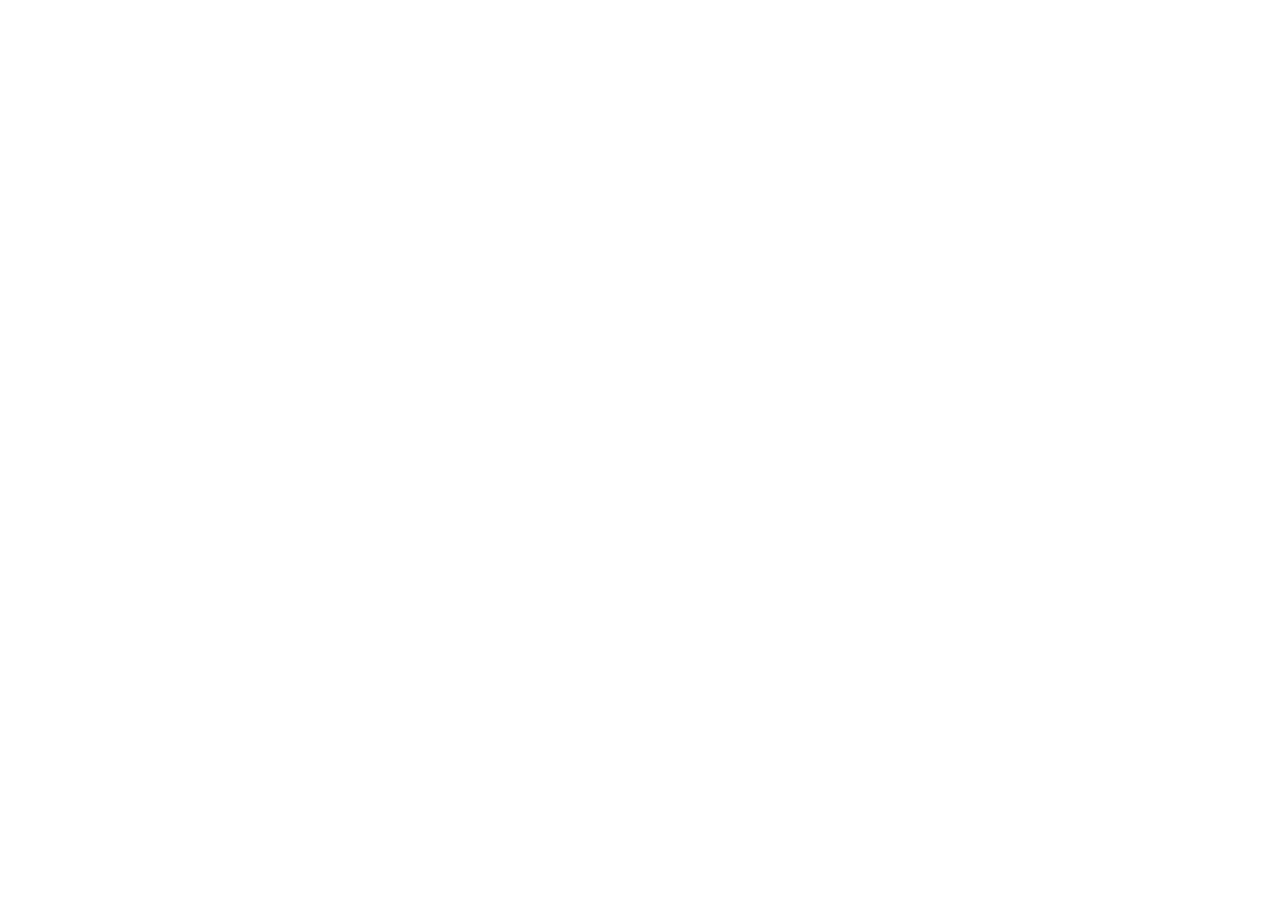
==== index.html @ 3a122924 "Initial commit" ====
<!DOCTYPE html>
<html lang="en">
<head>
<meta charset="UTF-8">
<meta name="viewport" content="width=device-width, initial-scale=1.0">
<title>Happy Birthday My Girlfriend 💖</title>
<link rel="preconnect" href="https://fonts.googleapis.com">
<link rel="preconnect" href="https://fonts.gstatic.com" crossorigin>
<link href="https://fonts.googleapis.com/css2?family=Poppins:wght@300;400;500;600;700;800&family=Quicksand:wght@500;600;700&display=swap" rel="stylesheet">

<link rel="stylesheet" href="css/style.css">
</head>
<body class="blur-in-start">

  <div id="floating-bg"></div>

  <!-- titik navigasi kecil di atas: halaman 1 dari 4 -->
  <nav class="page-nav">
    <a href="index.html" class="active"></a>
    <a href="gallery.html"></a>
    <a href="reasons.html"></a>
    <a href="letter.html"></a>
  </nav>

  <!-- ================================================================
       HALAMAN 1 — HERO / INTRO

       Catatan: tombol musik & catatan TIDAK ditaruh manual di sini —
       keduanya dibuat otomatis lewat js/script.js supaya muncul &
       nyambung statusnya di semua halaman.
  ================================================================= -->
  <section id="hero" class="page">
    <div class="hero-content">

      <!-- ⬇⬇⬇ GANTI GIF DI SINI (Hero / Welcome GIF) ⬇⬇⬇
           Sekarang masih pakai DUMMY: assets/hero.gif
           Nanti tinggal timpa file assets/hero.gif dengan GIF
           kamu sendiri (nama file HARUS SAMA: hero.gif). -->
      <div class="gif-frame">
        <img src="assets/hero.gif" alt="cute welcome gif">
      </div>
      <!-- ⬆⬆⬆ AKHIR HERO GIF ⬆⬆⬆ -->

      <h1 class="hero-title">happy birthday my <span>girlfriend!!</span> 💖</h1>
      <p class="hero-subtitle">yess, this is your special day &lt;3</p>
      
      <div class="scroll-hint">↓</div>
      <a href="gallery.html" class="nav-btn">open it &lt;3</a>
    </div>
  </section>

  <script src="js/script.js"></script>
</body>
</html>
---- css/style.css ----
/* ============================================================
   1. ROOT VARIABLES — palet warna seluruh web ada di sini.
      Ganti nilai ini kalau mau ubah tema warna semuanya.
============================================================ */
:root{
  --white:        #ffffff;
  --cream:        #fffaf9;
  --pastel-pink:  #ffd6e8;
  --pastel-pink-deep: #ff9fc7;
  --pastel-blue:  #d6ecff;
  --pastel-blue-deep: #a8d8ff;
  --pastel-lavender: #e6d9ff;
  --pastel-lavender-deep: #c7a9ff;
  --text-dark:    #5b4a5a;
  --text-soft:    #8a7a91;
  --shadow-soft:  0 10px 30px rgba(200, 170, 200, 0.25);
}

*{ margin:0; padding:0; box-sizing:border-box; }

html{ scroll-behavior: smooth; }

/* ============================================================
   PAGE-TO-PAGE TRANSITION (blur + fade)
============================================================ */
body{
  font-family: 'Poppins', sans-serif;
  background: var(--white);
  color: var(--text-dark);
  overflow-x: hidden;
  position: relative;
  min-height: 100vh;
  opacity: 1;
  filter: blur(0);
  transition: opacity 0.65s ease, filter 0.65s ease;
}

body.blur-in-start{
  opacity: 0;
  filter: blur(16px);
  transition: none;
}

body.blur-out{
  opacity: 0;
  filter: blur(16px);
}

h1, h2, h3, .heading-font{
  font-family: 'Quicksand', sans-serif;
}

.page{
  position: relative;
  width: 100%;
  min-height: 100vh;
  display: flex;
  flex-direction: column;
  align-items: center;
  justify-content: center;
  padding: 80px 20px;
  text-align: center;
}

/* ============================================================
   FLOATING HEARTS / STARS BACKGROUND LAYER
============================================================ */
#floating-bg{
  position: fixed;
  top: 0; left: 0;
  width: 100%; height: 100%;
  overflow: hidden;
  pointer-events: none;
  z-index: 1;
}

.floaty{
  position: absolute;
  bottom: -50px;
  font-size: 22px;
  opacity: 0.7;
  animation: floatUp linear infinite;
  user-select: none;
}

@keyframes floatUp{
  0%   { transform: translateY(0) rotate(0deg); opacity: 0; }
  10%  { opacity: 0.8; }
  100% { transform: translateY(-110vh) rotate(360deg); opacity: 0; }
}

/* ============================================================
   NAV DOTS — indikator halaman kecil di atas
============================================================ */
.page-nav{
  position: fixed;
  top: 20px;
  left: 50%;
  transform: translateX(-50%);
  display: flex;
  gap: 10px;
  z-index: 50;
}

.page-nav a{
  width: 10px;
  height: 10px;
  border-radius: 50%;
  background: var(--pastel-pink);
  opacity: 0.5;
  transition: opacity 0.2s ease, transform 0.2s ease;
}

.page-nav a.active{
  opacity: 1;
  transform: scale(1.3);
  background: var(--pastel-pink-deep);
}

/* ============================================================
   HERO PAGE (index.html)
============================================================ */
#hero{
  background: linear-gradient(180deg, var(--pastel-blue) 0%, var(--white) 100%);
  z-index: 2;
}

.hero-content{
  position: relative;
  z-index: 2;
  max-width: 600px;
  display: flex;
  flex-direction: column;
  align-items: center;
  gap: 22px;
}

/* GIF ditampilkan polos, tanpa frame/border/shadow */
.gif-frame{
  max-width: 220px;
  width: 100%;
  display: flex;
  align-items: center;
  justify-content: center;
}

.gif-frame img{
  width: 100%;
  height: auto;
  display: block;
}

.hero-title{
  font-size: clamp(28px, 6vw, 44px);
  font-weight: 800;
  color: var(--text-dark);
  line-height: 1.3;
}

.hero-title span{ color: var(--pastel-pink-deep); }

.hero-subtitle{
  font-size: clamp(16px, 3vw, 20px);
  font-weight: 500;
  color: var(--text-soft);
}

.nav-btn{
  margin-top: 10px;
  padding: 16px 42px;
  font-family: 'Quicksand', sans-serif;
  font-size: 18px;
  font-weight: 700;
  color: var(--white);
  background: linear-gradient(135deg, var(--pastel-pink-deep), var(--pastel-lavender-deep));
  border: none;
  border-radius: 50px;
  cursor: pointer;
  box-shadow: 0 8px 20px rgba(255, 159, 199, 0.5);
  transition: transform 0.25s ease, box-shadow 0.25s ease;
  text-decoration: none;
  display: inline-block;
}

.nav-btn:hover{
  transform: translateY(-4px) scale(1.05);
  box-shadow: 0 12px 26px rgba(255, 159, 199, 0.6);
}

.nav-btn:active{ transform: translateY(-1px) scale(0.98); }

.nav-btn.secondary{
  background: var(--white);
  color: var(--pastel-lavender-deep);
  border: 2px solid var(--pastel-lavender-deep);
  box-shadow: none;
}

.scroll-hint{
  margin-top: 6px;
  font-size: 26px;
  animation: bounce 1.6s ease-in-out infinite;
  color: var(--pastel-lavender-deep);
}

@keyframes bounce{
  0%, 100% { transform: translateY(0); }
  50%      { transform: translateY(10px); }
}

/* ============================================================
   CUTE FLOATING MUSIC BUTTON
============================================================ */
.music-btn{
  position: fixed;
  bottom: 24px;
  right: 24px;
  width: 54px;
  height: 54px;
  border-radius: 50%;
  border: none;
  cursor: pointer;
  background: linear-gradient(135deg, var(--pastel-blue-deep), var(--pastel-lavender-deep));
  box-shadow: var(--shadow-soft);
  display: flex;
  align-items: center;
  justify-content: center;
  z-index: 60;
  transition: transform 0.25s ease, box-shadow 0.25s ease;
}

.music-btn:hover{
  transform: scale(1.08);
  box-shadow: 0 12px 26px rgba(168, 216, 255, 0.6);
}

.music-btn:active{ transform: scale(0.95); }

.music-icon{
  font-size: 22px;
  transition: transform 0.3s ease;
}

.music-btn.playing .music-icon{
  animation: spinNote 3s linear infinite;
}

@keyframes spinNote{
  from{ transform: rotate(0deg); }
  to{ transform: rotate(360deg); }
}

.music-btn.playing::after{
  content: '';
  position: absolute;
  inset: -6px;
  border-radius: 50%;
  border: 2px solid var(--pastel-blue-deep);
  opacity: 0.6;
  animation: pulseRing 1.8s ease-out infinite;
}

@keyframes pulseRing{
  0%   { transform: scale(0.9); opacity: 0.6; }
  100% { transform: scale(1.5); opacity: 0; }
}

.music-note{
  position: absolute;
  top: 0;
  left: 50%;
  font-size: 14px;
  pointer-events: none;
  animation: noteFloat 1.4s ease-out forwards;
}

@keyframes noteFloat{
  0%   { transform: translate(-50%, 0) translateX(0) scale(0.8); opacity: 0; }
  15%  { opacity: 1; }
  100% { transform: translate(-50%, -60px) translateX(var(--drift, 0px)) scale(1.1); opacity: 0; }
}

@media (max-width: 640px){
  .music-btn{ width: 46px; height: 46px; bottom: 18px; right: 18px; }
  .music-icon{ font-size: 18px; }
}

/* ============================================================
   HER LITTLE NOTE — tombol + kertas catatan yang bisa diedit
============================================================ */
.note-btn{
  position: fixed;
  bottom: 24px;
  left: 24px;
  width: 54px;
  height: 54px;
  border-radius: 50%;
  border: none;
  cursor: pointer;
  background: linear-gradient(135deg, var(--pastel-pink-deep), var(--pastel-lavender-deep));
  box-shadow: var(--shadow-soft);
  display: flex;
  align-items: center;
  justify-content: center;
  z-index: 60;
  transition: transform 0.25s ease, box-shadow 0.25s ease;
}

.note-btn:hover{
  transform: scale(1.08) rotate(-4deg);
  box-shadow: 0 12px 26px rgba(255, 159, 199, 0.6);
}

.note-btn:active{ transform: scale(0.95); }

.note-icon{ font-size: 22px; }

.note-overlay{
  position: fixed;
  inset: 0;
  background: rgba(91, 74, 90, 0.35);
  backdrop-filter: blur(4px);
  display: flex;
  align-items: center;
  justify-content: center;
  padding: 20px;
  z-index: 1000;
  opacity: 0;
  pointer-events: none;
  transition: opacity 0.35s ease;
}

.note-overlay.open{
  opacity: 1;
  pointer-events: all;
}

.note-paper{
  position: relative;
  width: 100%;
  max-width: 420px;
  background: var(--cream);
  border-radius: 18px;
  padding: 30px 26px 22px;
  box-shadow: 0 20px 50px rgba(91, 74, 90, 0.35);
  transform: scale(0.9) rotate(-1deg);
  transition: transform 0.35s ease;
  border: 2px dashed var(--pastel-pink-deep);
}

.note-overlay.open .note-paper{
  transform: scale(1) rotate(-1deg);
}

.note-close{
  position: absolute;
  top: 14px;
  right: 16px;
  width: 30px;
  height: 30px;
  border-radius: 50%;
  border: none;
  background: var(--white);
  color: var(--text-soft);
  font-size: 14px;
  cursor: pointer;
  box-shadow: var(--shadow-soft);
  transition: transform 0.2s ease, color 0.2s ease;
}

.note-close:hover{
  transform: scale(1.1) rotate(90deg);
  color: var(--pastel-pink-deep);
}

.note-title{
  font-size: 20px;
  font-weight: 700;
  color: var(--pastel-pink-deep);
  margin-bottom: 6px;
  padding-right: 26px;
}

.note-hint{
  font-size: 13px;
  color: var(--text-soft);
  margin-bottom: 16px;
  line-height: 1.5;
}

.note-textarea{
  width: 100%;
  min-height: 220px;
  border: none;
  background: repeating-linear-gradient(
    to bottom,
    var(--cream),
    var(--cream) 31px,
    var(--pastel-pink) 32px
  );
  background-attachment: local;
  font-family: 'Poppins', sans-serif;
  font-size: 14.5px;
  line-height: 32px;
  color: var(--text-dark);
  resize: vertical;
  outline: none;
  padding: 0 2px;
}

.note-textarea::placeholder{
  color: var(--text-soft);
  opacity: 0.7;
}

.note-saved{
  display: block;
  text-align: right;
  font-size: 12px;
  font-weight: 600;
  color: var(--pastel-lavender-deep);
  opacity: 0;
  transition: opacity 0.3s ease;
  margin-top: 6px;
}

.note-saved.show{ opacity: 1; }

@media (max-width: 640px){
  .note-btn{ width: 46px; height: 46px; bottom: 18px; left: 18px; }
  .note-icon{ font-size: 18px; }
  .note-paper{ padding: 26px 20px 18px; }
  .note-textarea{ min-height: 180px; }
}

/* ============================================================
   GALLERY PAGE (gallery.html) — INTERACTIVE SLIDESHOW
============================================================ */
#gallery{
  background: var(--white);
  z-index: 2;
  gap: 10px;
}

.gallery-heading{
  font-size: clamp(26px, 5vw, 36px);
  font-weight: 700;
  color: var(--text-dark);
  margin-bottom: 4px;
}

.gallery-heading .heart{ color: var(--pastel-pink-deep); }

.gallery-sub{
  color: var(--text-soft);
  margin-bottom: 30px;
  font-size: 16px;
}

.slideshow-wrap{
  position: relative;
  width: 100%;
  max-width: 460px;
  display: flex;
  flex-direction: column;
  align-items: center;
  gap: 20px;
}

.corner-deco{
  position: absolute;
  top: -34px;
  right: -6px;
  width: 56px;
  height: 56px;
  z-index: 3;
  transform: rotate(12deg);
  pointer-events: none;
}

.corner-deco img{
  width: 100%;
  height: 100%;
  object-fit: contain;
}

/* small decorative gif tucked at the bottom-left of the polaroid */
.bottom-left-deco{
  position: absolute;
  bottom: -26px;
  left: -26px;
  width: 80px;
  height: 80px;
  z-index: 3;
  transform: rotate(-10deg);
  pointer-events: none;
}

.bottom-left-deco img{
  width: 100%;
  height: 100%;
  object-fit: contain;
}

.slide-stage{
  display: flex;
  align-items: center;
  justify-content: center;
  gap: 14px;
  width: 100%;
}

.arrow-btn{
  flex-shrink: 0;
  width: 46px;
  height: 46px;
  border-radius: 50%;
  border: none;
  background: var(--white);
  color: var(--pastel-pink-deep);
  font-size: 24px;
  font-weight: 700;
  cursor: pointer;
  box-shadow: var(--shadow-soft);
  display: flex;
  align-items: center;
  justify-content: center;
  transition: transform 0.2s ease, background 0.2s ease, color 0.2s ease;
  line-height: 1;
}

.arrow-btn:hover{
  transform: scale(1.12);
  background: var(--pastel-pink-deep);
  color: var(--white);
}

.arrow-btn:active{ transform: scale(0.94); }

.photo-stage{
  position: relative;
  width: 280px;
  height: 280px;
  flex-shrink: 0;
}

.polaroid{
  position: relative;
  width: 100%;
  height: 100%;
  background: var(--white);
  border-radius: 18px;
  padding: 14px 14px 14px;
  box-shadow: var(--shadow-soft);
  transform: rotate(var(--tilt, -2deg));
  transition: transform 0.3s ease;
  cursor: pointer;
}

.polaroid:hover{ transform: rotate(0deg) scale(1.02); }

.photo-frame{
  width: 100%;
  height: 100%;
  border-radius: 10px;
  overflow: hidden;
  background: var(--pastel-blue);
}

.photo-frame img{
  width: 100%;
  height: 100%;
  object-fit: cover;
  display: block;
  transition: opacity 0.55s ease, filter 0.55s ease, transform 0.55s ease;
  opacity: 1;
  filter: blur(0);
  transform: scale(1);
}

.photo-frame img.is-transitioning{
  opacity: 0;
  filter: blur(14px);
  transform: scale(1.06);
}

.mini-heart{
  position: absolute;
  font-size: 18px;
  pointer-events: none;
  animation: miniHeartPop 1s ease-out forwards;
  z-index: 5;
}

@keyframes miniHeartPop{
  0%   { transform: translateY(0) scale(0.6); opacity: 0; }
  15%  { opacity: 1; }
  100% { transform: translateY(-70px) scale(1.1); opacity: 0; }
}

.caption{
  font-size: 15px;
  color: var(--text-dark);
  font-style: italic;
  line-height: 1.6;
  padding: 0 16px;
  min-height: 48px;
  max-width: 380px;
  transition: opacity 0.5s ease, filter 0.5s ease;
  opacity: 1;
  filter: blur(0);
}

.caption.is-transitioning{
  opacity: 0;
  filter: blur(6px);
}

.dots{
  display: flex;
  gap: 10px;
}

.dot{
  width: 9px;
  height: 9px;
  border-radius: 50%;
  border: none;
  background: var(--pastel-pink);
  opacity: 0.5;
  cursor: pointer;
  transition: all 0.25s ease;
  padding: 0;
}

.dot.active{
  opacity: 1;
  width: 24px;
  border-radius: 6px;
  background: var(--pastel-pink-deep);
}

.counter{
  font-size: 13px;
  color: var(--text-soft);
  letter-spacing: 0.5px;
}

.page-buttons{
  display: flex;
  gap: 18px;
  margin-top: 36px;
  flex-wrap: wrap;
  justify-content: center;
}

/* ============================================================
   REASONS PAGE (reasons.html)
============================================================ */
#reasons-page{
  background: linear-gradient(180deg, var(--pastel-lavender) 0%, var(--white) 40%);
  z-index: 2;
  gap: 6px;
}

.reasons-heading{
  font-size: clamp(24px, 5vw, 34px);
  font-weight: 700;
  color: var(--text-dark);
  margin-bottom: 4px;
}

.reasons-heading .heart{ color: var(--pastel-blue-deep); }

.reasons-sub{
  color: var(--text-soft);
  margin-bottom: 34px;
  font-size: 14.5px;
}

.clothesline-wrap{
  position: relative;
  width: 100%;
  max-width: 780px;
  padding-top: 26px;
  margin-bottom: 50px;
}

.clothesline-rope{
  position: absolute;
  top: 26px;
  left: 0;
  right: 0;
  height: 2px;
  background: repeating-linear-gradient(
    90deg,
    var(--pastel-lavender-deep) 0px,
    var(--pastel-lavender-deep) 6px,
    transparent 6px,
    transparent 10px
  );
  opacity: 0.6;
  border-radius: 2px;
}

.hanging-photos{
  display: flex;
  justify-content: center;
  align-items: flex-start;
  gap: 18px;
  flex-wrap: wrap;
  padding: 0 10px;
}

.hang-photo{
  position: relative;
  margin-top: var(--drop, 10px);
  transform: rotate(var(--tilt, 0deg));
  transition: transform 0.25s ease;
}

.hang-photo:hover{
  transform: rotate(0deg) translateY(-4px);
}

.clip{
  position: absolute;
  top: -12px;
  left: 50%;
  transform: translateX(-50%);
  width: 10px;
  height: 22px;
  border-radius: 3px;
  z-index: 4;
  box-shadow: 0 2px 4px rgba(91,74,90,0.25);
}

.clip::before, .clip::after{
  content: '';
  position: absolute;
  top: 4px;
  width: 4px;
  height: 4px;
  border-radius: 50%;
  background: rgba(255,255,255,0.6);
}
.clip::before{ left: 1px; }
.clip::after{ right: 1px; }

.clip-pink{ background: linear-gradient(180deg, var(--pastel-pink-deep), var(--pastel-pink)); }
.clip-blue{ background: linear-gradient(180deg, var(--pastel-blue-deep), var(--pastel-blue)); }
.clip-lavender{ background: linear-gradient(180deg, var(--pastel-lavender-deep), var(--pastel-lavender)); }

.mini-photo-frame{
  width: 108px;
  height: 108px;
  background: var(--white);
  padding: 6px 6px 14px;
  border-radius: 8px;
  box-shadow: var(--shadow-soft);
  cursor: pointer;
  transition: transform 0.2s ease;
}

.mini-photo-frame:hover{ transform: scale(1.05); }

.mini-photo-frame img{
  width: 100%;
  height: 100%;
  object-fit: cover;
  border-radius: 4px;
  display: block;
}

.frame-pink{ border: 3px solid var(--pastel-pink); }
.frame-blue{ border: 3px solid var(--pastel-blue); }
.frame-lavender{ border: 3px solid var(--pastel-lavender); }

/* wrapper so we can position a decorative gif at its corner */
.reasons-box-wrap{
  position: relative;
  width: 100%;
  max-width: 560px;
}

/* small cute gif floating at the corner of the reasons box */
.reasons-corner-gif{
  position: absolute;
  top: -30px;
  left: -20px;
  width: 64px;
  height: 64px;
  z-index: 3;
  transform: rotate(-8deg);
  pointer-events: none;
}

.reasons-corner-gif img{
  width: 100%;
  height: 100%;
  object-fit: contain;
}

.reasons-box{
  width: 100%;
  background: linear-gradient(180deg, var(--pastel-blue) 0%, #eaf5ff 100%);
  border-radius: 26px;
  padding: 30px 28px;
  box-shadow: var(--shadow-soft);
  border: 3px solid var(--white);
  max-height: 440px;
  overflow-y: auto;
  scroll-behavior: auto;
}

.reasons-box::-webkit-scrollbar{ width: 6px; }
.reasons-box::-webkit-scrollbar-thumb{
  background: var(--pastel-blue-deep);
  border-radius: 10px;
}

/* small cute gif sitting above the list, inside the box */
.reasons-gif-top{
  width: 72px;
  margin: 0 auto 16px;
}

.reasons-gif-top img{
  width: 100%;
  height: auto;
  display: block;
}

.reasons-list{
  list-style: none;
  counter-reset: reason-counter;
  text-align: left;
  display: flex;
  flex-direction: column;
  gap: 14px;
}

.reasons-list li{
  counter-increment: reason-counter;
  position: relative;
  padding-left: 40px;
  font-size: 14.5px;
  line-height: 1.6;
  color: var(--text-dark);
}

.reasons-list li::before{
  content: counter(reason-counter);
  position: absolute;
  left: 0;
  top: 0;
  width: 28px;
  height: 28px;
  border-radius: 50%;
  background: var(--white);
  color: var(--pastel-blue-deep);
  font-family: 'Quicksand', sans-serif;
  font-weight: 700;
  font-size: 12px;
  display: flex;
  align-items: center;
  justify-content: center;
  box-shadow: 0 3px 8px rgba(168, 216, 255, 0.5);
}

.lightbox-overlay{
  position: fixed;
  inset: 0;
  background: rgba(91, 74, 90, 0.55);
  backdrop-filter: blur(6px);
  display: flex;
  align-items: center;
  justify-content: center;
  padding: 30px;
  z-index: 1000;
  opacity: 0;
  pointer-events: none;
  transition: opacity 0.35s ease;
}

.lightbox-overlay.open{
  opacity: 1;
  pointer-events: all;
}

.lightbox-img{
  max-width: min(90vw, 480px);
  max-height: 80vh;
  border-radius: 16px;
  box-shadow: 0 20px 60px rgba(0,0,0,0.4);
  border: 6px solid var(--white);
  transform: scale(0.92);
  transition: transform 0.35s ease;
}

.lightbox-overlay.open .lightbox-img{ transform: scale(1); }

.lightbox-close{
  position: absolute;
  top: 26px;
  right: 26px;
  width: 40px;
  height: 40px;
  border-radius: 50%;
  border: none;
  background: var(--white);
  color: var(--text-dark);
  font-size: 16px;
  cursor: pointer;
  box-shadow: var(--shadow-soft);
  transition: transform 0.2s ease;
}

.lightbox-close:hover{ transform: scale(1.1) rotate(90deg); }

/* ============================================================
   LETTER PAGE (letter.html)
============================================================ */
#letter-page{
  background: linear-gradient(180deg, var(--white) 0%, var(--pastel-lavender) 100%);
  z-index: 2;
}

.letter-card{
  max-width: 640px;
  width: 100%;
  background: var(--white);
  border-radius: 32px;
  padding: 44px 32px;
  box-shadow: var(--shadow-soft);
  display: flex;
  flex-direction: column;
  align-items: center;
  gap: 20px;
  border: 3px solid var(--pastel-pink);
}

.letter-title{
  font-size: clamp(24px, 5vw, 34px);
  font-weight: 800;
  color: var(--pastel-pink-deep);
}

/* GIF ditampilkan polos, tanpa frame/border/shadow */
.celebration-gif-frame{
  max-width: 180px;
  width: 100%;
}

.celebration-gif-frame img{
  width: 100%;
  height: auto;
  display: block;
}

.letter-box{
  max-height: 320px;
  overflow-y: auto;
  text-align: left;
  padding: 10px 8px;
  font-size: 15.5px;
  line-height: 1.8;
  color: var(--text-dark);
  scrollbar-width: thin;
  scrollbar-color: var(--pastel-pink-deep) var(--cream);
}

.letter-box::-webkit-scrollbar{ width: 6px; }
.letter-box::-webkit-scrollbar-thumb{
  background: var(--pastel-pink-deep);
  border-radius: 10px;
}

#letter-text .cursor{
  display: inline-block;
  width: 2px;
  background: var(--pastel-pink-deep);
  margin-left: 2px;
  animation: blink 0.8s step-end infinite;
}

@keyframes blink{ 50% { opacity: 0; } }

.signature{
  margin-top: 6px;
  font-family: 'Quicksand', sans-serif;
  font-weight: 700;
  font-size: 17px;
  color: var(--pastel-lavender-deep);
  align-self: flex-end;
}

#confetti-canvas{
  position: fixed;
  top: 0; left: 0;
  width: 100%;
  height: 100%;
  pointer-events: none;
  z-index: 999;
}

footer{
  text-align: center;
  padding: 30px 10px 50px;
  color: var(--text-soft);
  font-size: 13px;
  z-index: 2;
  position: relative;
}

/* ============================================================
   RESPONSIVE — MOBILE
============================================================ */
@media (max-width: 640px){
  .gif-frame{ max-width: 170px; }
  .celebration-gif-frame{ max-width: 150px; }
  .letter-card{ padding: 32px 20px; }
  .page{ padding: 60px 16px; }
  .page-nav{ top: 14px; }
  .photo-stage{ width: 220px; height: 220px; }
  .arrow-btn{ width: 40px; height: 40px; font-size: 20px; }
  .corner-deco{ width: 46px; height: 46px; top: -26px; right: 0; }
  .bottom-left-deco{ width: 56px; height: 56px; bottom: -18px; left: -18px; }
  .mini-photo-frame{ width: 78px; height: 78px; }
  .hanging-photos{ gap: 10px; }
  .reasons-box{ padding: 22px 18px; max-height: 380px; }
  .reasons-list li{ font-size: 13.5px; padding-left: 34px; }
  .reasons-list li::before{ width: 24px; height: 24px; font-size: 11px; }
  .reasons-corner-gif{ width: 48px; height: 48px; top: -22px; left: -10px; }
  .reasons-gif-top{ width: 56px; }
}

@media (prefers-reduced-motion: reduce){
  .floaty, .scroll-hint, #letter-text .cursor{ animation: none !important; }
  html{ scroll-behavior: auto; }
  body{ transition: none; }
}
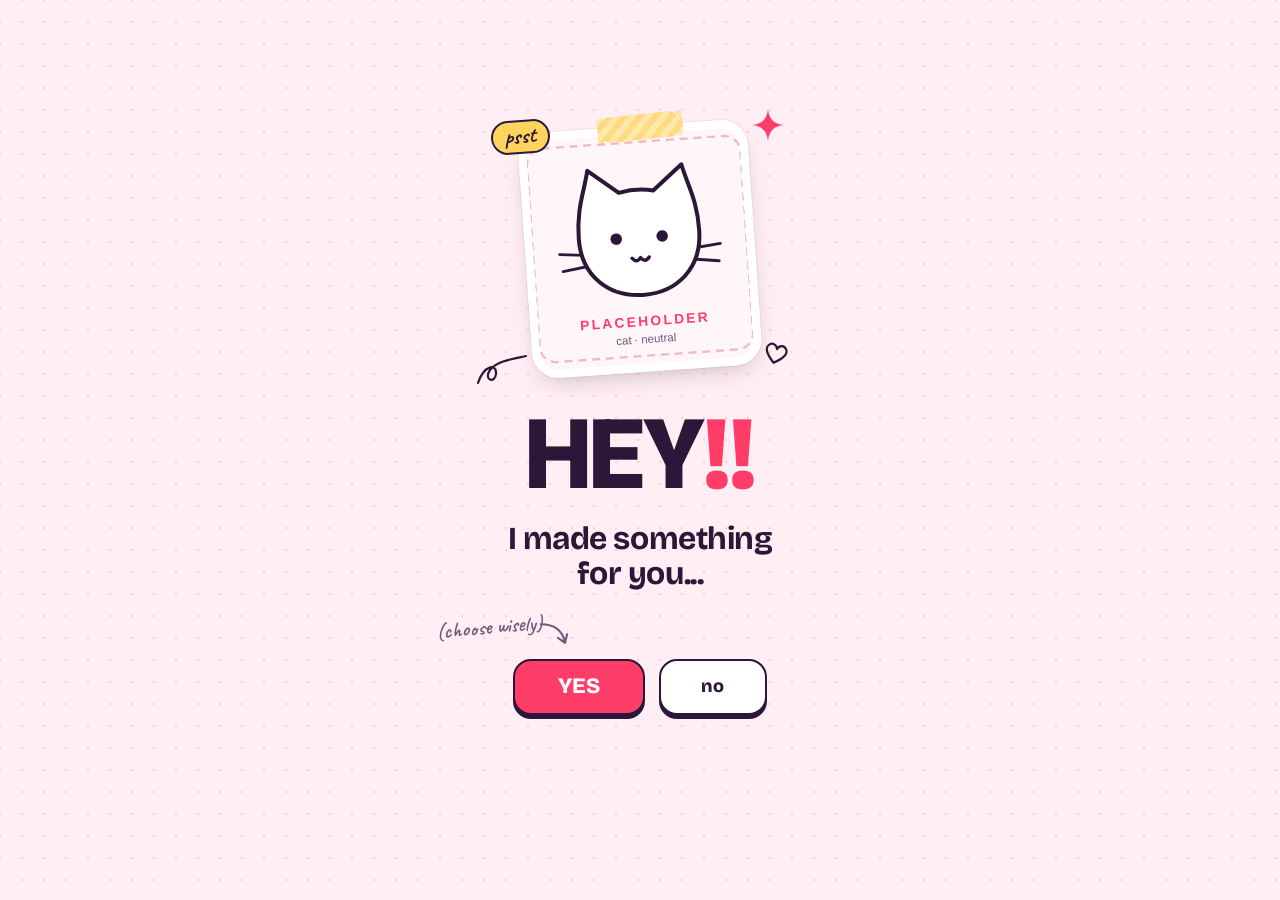
==== commit abdf6f21: "Rebuild as single-page experience: skeleton, styling, scene controller, intro Replace the four-page " ====
--- a/index.html
+++ b/index.html
@@ -1,54 +1,114 @@
 <!DOCTYPE html>
 <html lang="en">
 <head>
-<meta charset="UTF-8">
-<meta name="viewport" content="width=device-width, initial-scale=1.0">
-<title>Happy Birthday My Girlfriend 💖</title>
-<link rel="preconnect" href="https://fonts.googleapis.com">
-<link rel="preconnect" href="https://fonts.gstatic.com" crossorigin>
-<link href="https://fonts.googleapis.com/css2?family=Poppins:wght@300;400;500;600;700;800&family=Quicksand:wght@500;600;700&display=swap" rel="stylesheet">
+  <meta charset="UTF-8">
+  <meta name="viewport" content="width=device-width, initial-scale=1, viewport-fit=cover">
+  <meta name="theme-color" content="#ffeef3">
+  <meta name="description" content="a little something for you">
+  <title>a little something for you</title>
+  <link rel="icon" href="data:image/svg+xml,%3Csvg xmlns='http://www.w3.org/2000/svg' viewBox='0 0 32 32'%3E%3Cpath d='M16 28C5 20 2 14 5 9c3-5 9-4 11 1 2-5 8-6 11-1 3 5 0 11-11 19z' fill='%23ff3d68' stroke='%232b1838' stroke-width='2.5'/%3E%3C/svg%3E">
 
-<link rel="stylesheet" href="css/style.css">
+  <link rel="preload" href="assets/fonts/bricolage-grotesque.woff2" as="font" type="font/woff2" crossorigin>
+  <link rel="preload" href="assets/fonts/caveat.woff2" as="font" type="font/woff2" crossorigin>
+
+  <link rel="stylesheet" href="css/fonts.css">
+  <link rel="stylesheet" href="css/tokens.css">
+  <link rel="stylesheet" href="css/base.css">
+  <link rel="stylesheet" href="css/components.css">
+  <link rel="stylesheet" href="css/scenes.css">
+  <link rel="stylesheet" href="css/motion.css">
+
+  <!-- content first, then the engine -->
+  <script src="js/config.js" defer></script>
+  <script src="js/utils.js" defer></script>
+  <script src="js/reactions.js" defer></script>
+  <script src="js/scenes.js" defer></script>
+  <script src="js/intro.js" defer></script>
+  <script src="js/opening.js" defer></script>
+  <script src="js/main.js" defer></script>
 </head>
-<body class="blur-in-start">
+<body>
 
-  <div id="floating-bg"></div>
+  <noscript>
+    <p class="noscript">this surprise needs JavaScript turned on ♡</p>
+  </noscript>
 
-  <!-- titik navigasi kecil di atas: halaman 1 dari 4 -->
-  <nav class="page-nav">
-    <a href="index.html" class="active"></a>
-    <a href="gallery.html"></a>
-    <a href="reasons.html"></a>
-    <a href="letter.html"></a>
-  </nav>
+  <!-- screen-reader announcements (cat reactions, status) -->
+  <p id="live" class="sr-only" aria-live="polite"></p>
 
-  <!-- ================================================================
-       HALAMAN 1 — HERO / INTRO
+  <main id="experience">
 
-       Catatan: tombol musik & catatan TIDAK ditaruh manual di sini —
-       keduanya dibuat otomatis lewat js/script.js supaya muncul &
-       nyambung statusnya di semua halaman.
-  ================================================================= -->
-  <section id="hero" class="page">
-    <div class="hero-content">
+    <!-- ============================================================
+         1 · INTRO
+    ============================================================= -->
+    <section class="scene" data-scene="intro" aria-labelledby="intro-title" hidden>
+      <div class="scene__inner intro__inner">
 
-      <!-- ⬇⬇⬇ GANTI GIF DI SINI (Hero / Welcome GIF) ⬇⬇⬇
-           Sekarang masih pakai DUMMY: assets/hero.gif
-           Nanti tinggal timpa file assets/hero.gif dengan GIF
-           kamu sendiri (nama file HARUS SAMA: hero.gif). -->
-      <div class="gif-frame">
-        <img src="assets/hero.gif" alt="cute welcome gif">
+        <div class="intro__cat" data-stagger>
+          <span class="tag intro__tag" data-text="intro.tag">psst</span>
+          <span class="tape"></span>
+          <div class="sticker">
+            <img id="intro-cat" class="sticker__media" src="" alt="" width="230" height="230">
+          </div>
+          <svg class="doodle doodle--accent doodle--filled doodle--drift intro__sparkle" viewBox="0 0 34 34" aria-hidden="true">
+            <path d="M17 1c1 10 6 15 16 16-10 1-15 6-16 16-1-10-6-15-16-16 10-1 15-6 16-16z"/>
+          </svg>
+          <svg class="doodle doodle--drift-slow intro__heart" viewBox="0 0 26 24" aria-hidden="true">
+            <path d="M13 22C4 15 1 10 4 6c3-4 8-2 9 2 1-4 6-6 9-2 3 4 0 9-9 16z"/>
+          </svg>
+          <svg class="doodle intro__swirl" viewBox="0 0 54 34" aria-hidden="true">
+            <path d="M3 30c6-18 19-20 18-9-1 10-13 6-6-4 7-9 22-11 36-14"/>
+          </svg>
+        </div>
+
+        <h1 id="intro-title" class="intro__title" data-stagger>HEY!!</h1>
+        <p class="intro__line" data-stagger data-text="intro.line">I made something for you...</p>
+
+        <div class="intro__choices" data-stagger>
+          <p class="intro__hint hand" aria-hidden="true">
+            <span data-text="intro.hint">(choose wisely)</span>
+            <svg class="doodle intro__hint-arrow" viewBox="0 0 32 30">
+              <path d="M2 3c12 1 22 7 24 21"/><path d="M19 19l7 6 3-9"/>
+            </svg>
+          </p>
+          <button class="btn btn--primary intro__yes" type="button" data-text="intro.yes">YES</button>
+          <button class="btn intro__no" type="button" data-text="intro.no">no</button>
+        </div>
+
+        <p class="intro__reply hand" aria-live="polite" data-stagger></p>
       </div>
-      <!-- ⬆⬆⬆ AKHIR HERO GIF ⬆⬆⬆ -->
+    </section>
 
-      <h1 class="hero-title">happy birthday my <span>girlfriend!!</span> 💖</h1>
-      <p class="hero-subtitle">yess, this is your special day &lt;3</p>
-      
-      <div class="scroll-hint">↓</div>
-      <a href="gallery.html" class="nav-btn">open it &lt;3</a>
-    </div>
-  </section>
+    <!-- ============================================================
+         2 · OPENING
+    ============================================================= -->
+    <section class="scene" data-scene="opening" aria-label="opening your surprise" hidden>
+      <div class="scene__inner opening__inner">
+        <div class="opening__cat" data-stagger>
+          <div class="sticker">
+            <img id="opening-cat" class="sticker__media" src="" alt="" width="132" height="132">
+          </div>
+        </div>
+        <p class="opening__text hand" data-stagger data-focus>
+          <span data-text="opening.text">opening</span><span class="opening__dots" aria-hidden="true"><span>.</span><span>.</span><span>.</span></span>
+        </p>
+        <div class="opening__bar" data-stagger aria-hidden="true"><div class="opening__fill"></div></div>
+      </div>
+    </section>
 
-  <script src="js/script.js"></script>
+    <!-- ============================================================
+         3 · REVEAL  (stub — built at the next checkpoint)
+    ============================================================= -->
+    <section class="scene" data-scene="reveal" aria-labelledby="reveal-title" hidden>
+      <div class="scene__inner">
+        <h2 id="reveal-title" class="reveal__title" data-stagger>
+          <span data-text="reveal.title">Happy Birthday</span>
+          <span class="reveal__name" data-text="name">[NAME]</span>
+        </h2>
+        <p class="reveal__todo hand" data-stagger>(reveal scene — next checkpoint)</p>
+      </div>
+    </section>
+
+  </main>
 </body>
 </html>
--- a/css/fonts.css
+++ b/css/fonts.css
@@ -0,0 +1,25 @@
+/* ================================================================
+   FONTS — self-hosted (SIL Open Font License), latin subset.
+   Works offline and when opened by double-clicking index.html.
+================================================================= */
+@font-face{
+  font-family: "Bricolage Grotesque";
+  font-style: normal;
+  font-weight: 600 800;
+  font-display: swap;
+  src: url("../assets/fonts/bricolage-grotesque.woff2") format("woff2");
+}
+@font-face{
+  font-family: "Caveat";
+  font-style: normal;
+  font-weight: 600 700;
+  font-display: swap;
+  src: url("../assets/fonts/caveat.woff2") format("woff2");
+}
+@font-face{
+  font-family: "Figtree";
+  font-style: normal;
+  font-weight: 400 700;
+  font-display: swap;
+  src: url("../assets/fonts/figtree.woff2") format("woff2");
+}
--- a/css/tokens.css
+++ b/css/tokens.css
@@ -0,0 +1,54 @@
+/* ================================================================
+   DESIGN TOKENS — colour, type, space, motion.
+   Change the look of the whole site from here.
+================================================================= */
+:root{
+  /* colour — strawberry milk base, plum ink, one cherry accent */
+  --bg:            #ffeef3;
+  --bg-dot:        #f6cdd9;
+  --surface:       #ffffff;
+  --ink:           #2b1838;
+  --ink-soft:      #6e5a78;
+  --accent:        #ff3d68;
+  --accent-press:  #e02752;
+  --butter:        #ffd45e;
+  --sky:           #9ad8ff;
+  --lilac:         #cdb8ff;
+
+  /* washi tape (semi-transparent so it reads as tape over things) */
+  --tape-a: color-mix(in srgb, var(--butter) 78%, transparent);
+  --tape-b: color-mix(in srgb, var(--sky) 72%, transparent);
+
+  /* type */
+  --font-display: "Bricolage Grotesque", "Arial Rounded MT Bold", system-ui, sans-serif;
+  --font-body:    "Figtree", system-ui, -apple-system, "Segoe UI", sans-serif;
+  --font-hand:    "Caveat", "Segoe Print", "Bradley Hand", cursive;
+
+  /* space */
+  --gutter: 20px;
+  --radius-sm: 12px;
+  --radius:    18px;
+  --radius-lg: 28px;
+
+  /* depth — hard offset "sticker" shadows rather than glow */
+  --shadow-chunky: 0 4px 0 var(--ink);
+  --shadow-chunky-press: 0 1px 0 var(--ink);
+  --shadow-soft: 0 10px 24px -10px rgba(43, 24, 56, .28);
+
+  /* motion — weighted, never bouncy-cartoon */
+  --ease-out:    cubic-bezier(.2, .8, .2, 1);
+  --ease-in-out: cubic-bezier(.65, 0, .35, 1);
+  --ease-spring: cubic-bezier(.34, 1.36, .64, 1);   /* mild overshoot, used sparingly */
+  --dur-fast: 160ms;
+  --dur:      320ms;
+  --dur-slow: 640ms;
+
+  /* layout */
+  --vh: 100vh;
+  --safe-top:    env(safe-area-inset-top, 0px);
+  --safe-bottom: env(safe-area-inset-bottom, 0px);
+}
+
+@supports (height: 100svh){
+  :root{ --vh: 100svh; }
+}
--- a/css/base.css
+++ b/css/base.css
@@ -0,0 +1,85 @@
+/* ================================================================
+   BASE — reset, page canvas, typography, accessibility helpers
+================================================================= */
+*, *::before, *::after{ box-sizing: border-box; }
+*{ margin: 0; }
+
+html{
+  -webkit-text-size-adjust: 100%;
+  text-size-adjust: 100%;
+  background: var(--bg);
+}
+
+body{
+  min-height: var(--vh);
+  font-family: var(--font-body);
+  font-size: 16px;
+  line-height: 1.5;
+  color: var(--ink);
+  /* dotted-notebook canvas: stationery, not old paper */
+  background-color: var(--bg);
+  background-image: radial-gradient(var(--bg-dot) 1.2px, transparent 1.4px);
+  background-size: 22px 22px;
+  background-position: 11px 11px;
+  overflow-x: hidden;
+  -webkit-font-smoothing: antialiased;
+  -webkit-tap-highlight-color: transparent;
+}
+
+img, video, svg{ display: block; max-width: 100%; }
+
+button{
+  font: inherit;
+  color: inherit;
+  background: none;
+  border: 0;
+  padding: 0;
+  cursor: pointer;
+  touch-action: manipulation;
+}
+
+h1, h2, h3{
+  font-family: var(--font-display);
+  font-weight: 800;
+  line-height: 1;
+  letter-spacing: -0.02em;
+}
+
+.hand{
+  font-family: var(--font-hand);
+  font-weight: 600;
+  line-height: 1.1;
+}
+
+/* visible, on-brand focus for keyboard users only */
+:focus{ outline: none; }
+:focus-visible{
+  outline: 3px solid var(--ink);
+  outline-offset: 4px;
+  border-radius: 6px;
+}
+/* headings focused by the scene controller shouldn't show a ring */
+[tabindex="-1"]:focus-visible{ outline: none; }
+
+.sr-only{
+  position: absolute !important;
+  width: 1px; height: 1px;
+  padding: 0; margin: -1px;
+  overflow: hidden;
+  clip: rect(0 0 0 0);
+  white-space: nowrap;
+  border: 0;
+}
+
+[hidden]{ display: none !important; }
+
+/* shown only if JavaScript is off */
+.noscript{
+  min-height: var(--vh);
+  display: grid;
+  place-items: center;
+  padding: var(--gutter);
+  text-align: center;
+  font-family: var(--font-display);
+  font-size: 22px;
+}
--- a/css/components.css
+++ b/css/components.css
@@ -0,0 +1,151 @@
+/* ================================================================
+   COMPONENTS — reusable pieces shared by every scene
+================================================================= */
+
+/* ---------- chunky button ----------
+   Offset ink shadow; pressing pushes the button down into it. */
+.btn{
+  --btn-bg: var(--surface);
+  --btn-fg: var(--ink);
+  position: relative;
+  display: inline-flex;
+  align-items: center;
+  justify-content: center;
+  min-height: 56px;
+  min-width: 120px;
+  padding: 0 28px;
+  border: 2.5px solid var(--ink);
+  border-radius: var(--radius);
+  background: var(--btn-bg);
+  color: var(--btn-fg);
+  font-family: var(--font-display);
+  font-size: 20px;
+  font-weight: 800;
+  letter-spacing: .01em;
+  box-shadow: var(--shadow-chunky);
+  transition:
+    transform var(--dur-fast) var(--ease-out),
+    box-shadow var(--dur-fast) var(--ease-out),
+    background-color var(--dur) var(--ease-out);
+  user-select: none;
+}
+
+.btn:active{
+  transform: translateY(3px);
+  box-shadow: var(--shadow-chunky-press);
+}
+
+@media (hover: hover){
+  .btn:hover{ transform: translateY(-2px); box-shadow: 0 6px 0 var(--ink); }
+  .btn:active{ transform: translateY(3px); box-shadow: var(--shadow-chunky-press); }
+}
+
+.btn--primary{
+  --btn-bg: var(--accent);
+  --btn-fg: #fff;
+}
+.btn--primary:active{ --btn-bg: var(--accent-press); }
+
+/* ---------- sticker frame ----------
+   White die-cut border around a cat / photo. */
+.sticker{
+  position: relative;
+  display: inline-block;
+  padding: 8px;
+  background: var(--surface);
+  border-radius: 26px;
+  box-shadow: var(--shadow-soft), 0 0 0 1px rgba(43, 24, 56, .06);
+  transform: rotate(var(--tilt, -3deg));
+}
+
+.sticker__media{
+  width: 100%;
+  aspect-ratio: 1;
+  object-fit: cover;
+  border-radius: 19px;
+  background: #fff6f9;
+}
+
+/* ---------- washi tape ---------- */
+.tape{
+  position: absolute;
+  width: 86px;
+  height: 26px;
+  background:
+    repeating-linear-gradient(135deg,
+      rgba(255, 255, 255, .35) 0 6px,
+      transparent 6px 12px),
+    var(--tape-a);
+  /* torn ends */
+  clip-path: polygon(
+    0 8%, 4% 0, 8% 10%, 12% 0, 88% 0, 92% 12%, 96% 0, 100% 10%,
+    100% 90%, 96% 100%, 92% 88%, 88% 100%, 12% 100%, 8% 90%, 4% 100%, 0 92%);
+  transform: rotate(var(--tape-tilt, -6deg));
+  pointer-events: none;
+}
+.tape--b{ background-color: transparent; background-image:
+  repeating-linear-gradient(90deg, rgba(255,255,255,.4) 0 3px, transparent 3px 10px),
+  linear-gradient(var(--tape-b), var(--tape-b)); }
+
+/* ---------- handwritten tag ---------- */
+.tag{
+  display: inline-block;
+  padding: 2px 12px 4px;
+  border: 2px solid var(--ink);
+  border-radius: 999px;
+  background: var(--butter);
+  font-family: var(--font-hand);
+  font-size: 22px;
+  font-weight: 700;
+  line-height: 1.1;
+  transform: rotate(-4deg);
+}
+
+/* ---------- doodles (inline SVG, drawn in ink/accent) ---------- */
+.doodle{
+  position: absolute;
+  pointer-events: none;
+  color: var(--ink);
+  fill: none;
+  stroke: currentColor;
+  stroke-width: 2.2;
+  stroke-linecap: round;
+  stroke-linejoin: round;
+}
+.doodle--accent{ color: var(--accent); }
+.doodle--filled{ fill: currentColor; stroke: none; }
+
+/* ---------- cat reaction toast ----------
+   A cat sticker that pops in from the screen edge with a line of text. */
+.reaction{
+  position: fixed;
+  left: 50%;
+  bottom: calc(18px + var(--safe-bottom));
+  z-index: 80;
+  display: flex;
+  align-items: center;
+  gap: 12px;
+  width: max-content;
+  max-width: calc(100vw - 2 * var(--gutter));
+  padding: 8px 18px 8px 8px;
+  background: var(--surface);
+  border: 2.5px solid var(--ink);
+  border-radius: 999px;
+  box-shadow: var(--shadow-chunky);
+  transform: translateX(-50%);
+  pointer-events: none;
+}
+.reaction__cat{
+  width: 52px;
+  height: 52px;
+  flex: none;
+  border-radius: 50%;
+  object-fit: cover;
+  background: #fff6f9;
+}
+.reaction__text{
+  font-family: var(--font-hand);
+  font-size: 22px;
+  font-weight: 700;
+  line-height: 1.1;
+}
--- a/css/scenes.css
+++ b/css/scenes.css
@@ -0,0 +1,158 @@
+/* ================================================================
+   SCENES — layout for each moment of the experience
+================================================================= */
+.scene{
+  position: relative;
+  min-height: var(--vh);
+  display: grid;
+  place-items: center;
+  padding:
+    calc(28px + var(--safe-top))
+    var(--gutter)
+    calc(28px + var(--safe-bottom));
+  overflow: hidden;           /* doodles may poke past edges */
+}
+
+.scene__inner{
+  position: relative;
+  width: 100%;
+  max-width: 420px;
+  display: flex;
+  flex-direction: column;
+  align-items: center;
+  text-align: center;
+}
+
+/* ================================================================
+   INTRO
+================================================================= */
+.intro__inner{ gap: clamp(10px, 2.2svh, 20px); }
+
+.intro__cat{
+  position: relative;
+  width: min(54vw, 30svh, 230px);
+  margin-top: 6px;
+}
+.intro__cat .sticker{ width: 100%; --tilt: -4deg; }
+.intro__cat .tape{ top: -12px; left: 50%; margin-left: -43px; z-index: 2; }
+
+.intro__tag{
+  position: absolute;
+  top: -6px;
+  left: -34px;
+  z-index: 3;
+}
+
+.intro__sparkle{ width: 34px; top: -18px; right: -30px; }
+.intro__heart{ width: 26px; bottom: 14px; right: -34px; transform: rotate(14deg); }
+.intro__swirl{ width: 54px; bottom: -8px; left: -50px; }
+
+.intro__title{
+  margin-top: 8px;
+  font-size: clamp(64px, 23vw, 104px);
+  line-height: .9;
+}
+.intro__title .bang{ color: var(--accent); }
+
+.intro__line{
+  max-width: 15ch;
+  font-family: var(--font-display);
+  font-size: clamp(24px, 7vw, 32px);
+  font-weight: 700;
+  line-height: 1.1;
+  letter-spacing: -0.015em;
+}
+
+.intro__choices{
+  position: relative;
+  display: flex;
+  justify-content: center;
+  align-items: center;
+  gap: 14px;
+  width: 100%;
+  min-height: 84px;            /* room for YES at full size, so nothing jumps */
+  margin-top: clamp(18px, 4svh, 34px);
+}
+
+.intro__hint{
+  position: absolute;
+  bottom: calc(100% + 6px);
+  left: 6px;
+  font-size: 21px;
+  color: var(--ink-soft);
+  transform: rotate(-5deg);
+}
+.intro__hint-arrow{ width: 30px; left: calc(100% - 4px); top: 10px; color: var(--ink-soft); }
+
+/* YES grows / NO shrinks by reflowing (not scale) so they never overlap or leave the screen */
+.intro__yes,
+.intro__no{
+  min-height: calc(56px * var(--size, 1));
+  font-size: calc(var(--fs) * var(--size, 1));
+  transition:
+    min-height var(--dur-slow) var(--ease-spring),
+    min-width var(--dur-slow) var(--ease-spring),
+    font-size var(--dur-slow) var(--ease-spring),
+    transform var(--dur-fast) var(--ease-out),
+    box-shadow var(--dur-fast) var(--ease-out),
+    background-color var(--dur) var(--ease-out);
+}
+.intro__yes{ --fs: 22px; min-width: calc(132px * var(--size, 1)); }
+.intro__no { --fs: 18px; min-width: calc(108px * var(--size, 1)); padding: 0 18px; }
+
+.intro__reply{
+  min-height: 1.2em;
+  font-size: 26px;
+  color: var(--accent);
+  transform: rotate(-2deg);
+}
+
+/* ================================================================
+   OPENING
+================================================================= */
+.opening__inner{ gap: 22px; }
+
+.opening__cat{ width: 132px; }
+.opening__cat .sticker{ width: 100%; --tilt: 3deg; }
+
+.opening__text{
+  font-size: 34px;
+  display: inline-flex;
+  align-items: baseline;
+}
+.opening__dots span{
+  display: inline-block;
+  animation: dot-rise 1.1s var(--ease-in-out) infinite;
+}
+.opening__dots span:nth-child(2){ animation-delay: .14s; }
+.opening__dots span:nth-child(3){ animation-delay: .28s; }
+
+/* progress bar drawn as a strip of washi tape filling up */
+.opening__bar{
+  position: relative;
+  width: 200px;
+  height: 22px;
+  border: 2.5px solid var(--ink);
+  border-radius: 999px;
+  background: var(--surface);
+  overflow: hidden;
+}
+.opening__fill{
+  position: absolute;
+  inset: 0;
+  background:
+    repeating-linear-gradient(135deg, rgba(255,255,255,.4) 0 6px, transparent 6px 12px),
+    var(--accent);
+  transform-origin: left center;
+  transform: scaleX(0);
+}
+
+/* ================================================================
+   REVEAL (stub — built at the next checkpoint)
+================================================================= */
+.reveal__title{
+  font-size: clamp(52px, 17vw, 88px);
+  line-height: .92;
+}
+.reveal__name{ color: var(--accent); display: block; }
+.reveal__todo{ margin-top: 20px; font-size: 22px; color: var(--ink-soft); }
--- a/css/motion.css
+++ b/css/motion.css
@@ -0,0 +1,27 @@
+/* ================================================================
+   MOTION — ambient keyframes + reduced-motion overrides.
+   Scene transitions and reactions are driven from JS (Web
+   Animations API) and already respect reduced motion there.
+================================================================= */
+@keyframes dot-rise{
+  0%, 60%, 100% { transform: translateY(0);    opacity: .35; }
+  30%           { transform: translateY(-6px); opacity: 1; }
+}
+
+/* very slow drift so doodles feel alive without demanding attention */
+@keyframes doodle-drift{
+  0%, 100% { translate: 0 0;    rotate: 0deg; }
+  50%      { translate: 0 -4px; rotate: 6deg; }
+}
+.doodle--drift{ animation: doodle-drift 6s var(--ease-in-out) infinite; }
+.doodle--drift-slow{ animation: doodle-drift 9s var(--ease-in-out) infinite reverse; }
+
+@media (prefers-reduced-motion: reduce){
+  *, *::before, *::after{
+    animation-duration: 1ms !important;
+    animation-iteration-count: 1 !important;
+    transition-duration: 1ms !important;
+    scroll-behavior: auto !important;
+  }
+  .opening__dots span{ opacity: 1; }
+}
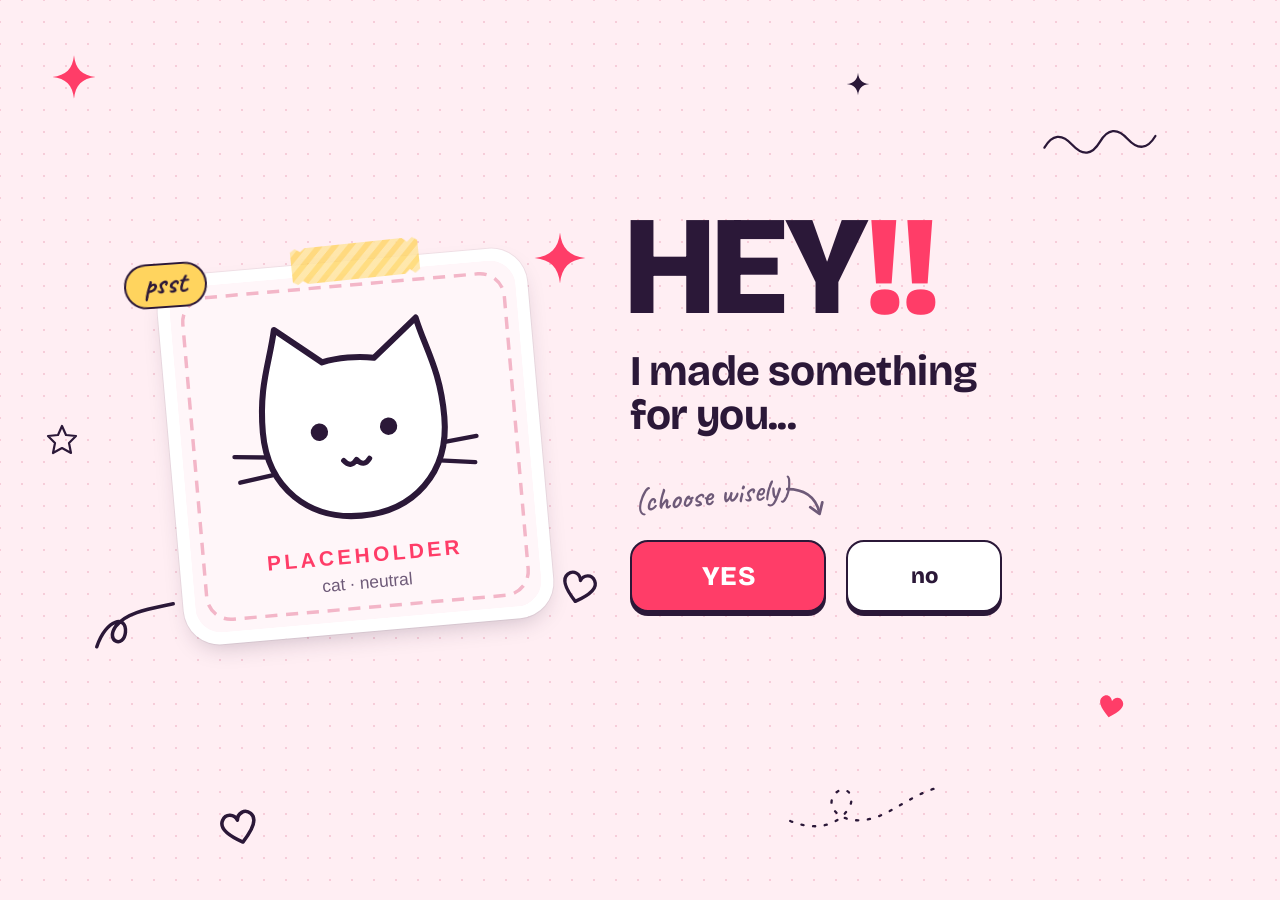
==== commit cd525d75: "Make the intro desktop-first with a two-column composition Desktop (≥1024px) is now the primary desi" ====
--- a/index.html
+++ b/index.html
@@ -25,6 +25,7 @@
   <script src="js/scenes.js" defer></script>
   <script src="js/intro.js" defer></script>
   <script src="js/opening.js" defer></script>
+  <script src="js/parallax.js" defer></script>
   <script src="js/main.js" defer></script>
 </head>
 <body>
@@ -32,6 +33,17 @@
   <noscript>
     <p class="noscript">this surprise needs JavaScript turned on ♡</p>
   </noscript>
+
+  <!-- doodle sprite: draw once, <use> anywhere -->
+  <svg width="0" height="0" style="position:absolute" aria-hidden="true" focusable="false">
+    <symbol id="d-sparkle" viewBox="0 0 34 34"><path d="M17 1c1 10 6 15 16 16-10 1-15 6-16 16-1-10-6-15-16-16 10-1 15-6 16-16z"/></symbol>
+    <symbol id="d-heart" viewBox="0 0 26 24"><path d="M13 22C4 15 1 10 4 6c3-4 8-2 9 2 1-4 6-6 9-2 3 4 0 9-9 16z"/></symbol>
+    <symbol id="d-swirl" viewBox="0 0 54 34"><path d="M3 30c6-18 19-20 18-9-1 10-13 6-6-4 7-9 22-11 36-14"/></symbol>
+    <symbol id="d-arrow" viewBox="0 0 32 30"><path d="M2 3c12 1 22 7 24 21"/><path d="M19 19l7 6 3-9"/></symbol>
+    <symbol id="d-wave" viewBox="0 0 120 30"><path d="M3 15c9-12 18-12 27 0s18 12 27 0 18-12 27 0 18 12 27 0"/></symbol>
+    <symbol id="d-star" viewBox="0 0 34 34"><path d="M17 3l4 9 10 1-7 7 2 10-9-5-9 5 2-10-7-7 10-1z"/></symbol>
+    <symbol id="d-loop" viewBox="0 0 150 60"><path d="M3 45c25 10 45 4 55-12 8-14-6-24-14-12-9 13 10 28 34 22 22-5 42-26 68-30" stroke-dasharray="2 9"/></symbol>
+  </svg>
 
   <!-- screen-reader announcements (cat reactions, status) -->
   <p id="live" class="sr-only" aria-live="polite"></p>
@@ -41,41 +53,47 @@
     <!-- ============================================================
          1 · INTRO
     ============================================================= -->
-    <section class="scene" data-scene="intro" aria-labelledby="intro-title" hidden>
+    <section class="scene scene--intro" data-scene="intro" aria-labelledby="intro-title" hidden>
+
+      <!-- desktop-only decoration scattered around the composition -->
+      <div class="intro__decor" aria-hidden="true">
+        <span class="decor decor--1" data-depth="-16"><svg class="doodle doodle--accent doodle--filled doodle--drift" viewBox="0 0 34 34"><use href="#d-sparkle"/></svg></span>
+        <span class="decor decor--2" data-depth="12"><svg class="doodle doodle--drift-slow" viewBox="0 0 26 24"><use href="#d-heart"/></svg></span>
+        <span class="decor decor--3" data-depth="10"><svg class="doodle" viewBox="0 0 120 30"><use href="#d-wave"/></svg></span>
+        <span class="decor decor--4" data-depth="-12"><svg class="doodle doodle--accent doodle--filled doodle--drift" viewBox="0 0 26 24"><use href="#d-heart"/></svg></span>
+        <span class="decor decor--5" data-depth="8"><svg class="doodle doodle--drift-slow" viewBox="0 0 34 34"><use href="#d-star"/></svg></span>
+        <span class="decor decor--6" data-depth="-8"><svg class="doodle doodle--filled doodle--drift" viewBox="0 0 34 34"><use href="#d-sparkle"/></svg></span>
+        <span class="decor decor--7" data-depth="6"><svg class="doodle" viewBox="0 0 150 60"><use href="#d-loop"/></svg></span>
+      </div>
+
       <div class="scene__inner intro__inner">
 
-        <div class="intro__cat" data-stagger>
+        <div class="intro__cat" data-stagger data-depth="5">
           <span class="tag intro__tag" data-text="intro.tag">psst</span>
           <span class="tape"></span>
           <div class="sticker">
-            <img id="intro-cat" class="sticker__media" src="" alt="" width="230" height="230">
+            <img id="intro-cat" class="sticker__media" src="" alt="" width="460" height="460">
           </div>
-          <svg class="doodle doodle--accent doodle--filled doodle--drift intro__sparkle" viewBox="0 0 34 34" aria-hidden="true">
-            <path d="M17 1c1 10 6 15 16 16-10 1-15 6-16 16-1-10-6-15-16-16 10-1 15-6 16-16z"/>
-          </svg>
-          <svg class="doodle doodle--drift-slow intro__heart" viewBox="0 0 26 24" aria-hidden="true">
-            <path d="M13 22C4 15 1 10 4 6c3-4 8-2 9 2 1-4 6-6 9-2 3 4 0 9-9 16z"/>
-          </svg>
-          <svg class="doodle intro__swirl" viewBox="0 0 54 34" aria-hidden="true">
-            <path d="M3 30c6-18 19-20 18-9-1 10-13 6-6-4 7-9 22-11 36-14"/>
-          </svg>
+          <svg class="doodle doodle--accent doodle--filled doodle--drift intro__sparkle" viewBox="0 0 34 34" aria-hidden="true"><use href="#d-sparkle"/></svg>
+          <svg class="doodle doodle--drift-slow intro__heart" viewBox="0 0 26 24" aria-hidden="true"><use href="#d-heart"/></svg>
+          <svg class="doodle intro__swirl" viewBox="0 0 54 34" aria-hidden="true"><use href="#d-swirl"/></svg>
         </div>
 
-        <h1 id="intro-title" class="intro__title" data-stagger>HEY!!</h1>
-        <p class="intro__line" data-stagger data-text="intro.line">I made something for you...</p>
+        <div class="intro__copy">
+          <h1 id="intro-title" class="intro__title" data-stagger>HEY!!</h1>
+          <p class="intro__line" data-stagger data-text="intro.line">I made something for you...</p>
 
-        <div class="intro__choices" data-stagger>
-          <p class="intro__hint hand" aria-hidden="true">
-            <span data-text="intro.hint">(choose wisely)</span>
-            <svg class="doodle intro__hint-arrow" viewBox="0 0 32 30">
-              <path d="M2 3c12 1 22 7 24 21"/><path d="M19 19l7 6 3-9"/>
-            </svg>
-          </p>
-          <button class="btn btn--primary intro__yes" type="button" data-text="intro.yes">YES</button>
-          <button class="btn intro__no" type="button" data-text="intro.no">no</button>
+          <div class="intro__choices" data-stagger>
+            <p class="intro__hint hand" aria-hidden="true">
+              <span data-text="intro.hint">(choose wisely)</span>
+              <svg class="doodle intro__hint-arrow" viewBox="0 0 32 30"><use href="#d-arrow"/></svg>
+            </p>
+            <button class="btn btn--primary intro__yes" type="button" data-text="intro.yes">YES</button>
+            <button class="btn intro__no" type="button" data-text="intro.no">no</button>
+          </div>
+
+          <p class="intro__reply hand" aria-live="polite" data-stagger></p>
         </div>
-
-        <p class="intro__reply hand" aria-live="polite" data-stagger></p>
       </div>
     </section>
 
--- a/css/tokens.css
+++ b/css/tokens.css
@@ -25,7 +25,7 @@
   --font-hand:    "Caveat", "Segoe Print", "Bradley Hand", cursive;
 
   /* space */
-  --gutter: 20px;
+  --gutter: 20px;           /* 32px from tablet up — see bottom of file */
   --radius-sm: 12px;
   --radius:    18px;
   --radius-lg: 28px;
@@ -52,3 +52,7 @@
 @supports (height: 100svh){
   :root{ --vh: 100svh; }
 }
+
+@media (min-width: 768px){
+  :root{ --gutter: 32px; }
+}
--- a/css/components.css
+++ b/css/components.css
@@ -60,6 +60,7 @@
 
 .sticker__media{
   width: 100%;
+  height: auto;               /* let aspect-ratio win over the height attribute */
   aspect-ratio: 1;
   object-fit: cover;
   border-radius: 19px;
--- a/css/scenes.css
+++ b/css/scenes.css
@@ -1,5 +1,9 @@
 /* ================================================================
    SCENES — layout for each moment of the experience
+
+   Designed for desktop first (1280–1920 wide). Rules are written
+   small → large: base = phone, then tablet (≥768px), then the
+   primary desktop composition (≥1024px).
 ================================================================= */
 .scene{
   position: relative;
@@ -28,9 +32,19 @@
 ================================================================= */
 .intro__inner{ gap: clamp(10px, 2.2svh, 20px); }
 
+.intro__copy{
+  display: flex;
+  flex-direction: column;
+  align-items: center;
+  gap: clamp(10px, 2.2svh, 20px);
+  width: 100%;
+}
+
+/* ---------- the cat sticker ---------- */
 .intro__cat{
-  position: relative;
-  width: min(54vw, 30svh, 230px);
+  --cat: min(54vw, 30svh, 230px);
+  position: relative;
+  width: var(--cat);
   margin-top: 6px;
 }
 .intro__cat .sticker{ width: 100%; --tilt: -4deg; }
@@ -47,6 +61,7 @@
 .intro__heart{ width: 26px; bottom: 14px; right: -34px; transform: rotate(14deg); }
 .intro__swirl{ width: 54px; bottom: -8px; left: -50px; }
 
+/* ---------- type ---------- */
 .intro__title{
   margin-top: 8px;
   font-size: clamp(64px, 23vw, 104px);
@@ -63,14 +78,16 @@
   letter-spacing: -0.015em;
 }
 
+/* ---------- YES / NO ---------- */
 .intro__choices{
+  --btn-h: 56px;
   position: relative;
   display: flex;
   justify-content: center;
   align-items: center;
   gap: 14px;
   width: 100%;
-  min-height: 84px;            /* room for YES at full size, so nothing jumps */
+  min-height: calc(var(--btn-h) * 1.5);   /* room for YES at full size, so nothing jumps */
   margin-top: clamp(18px, 4svh, 34px);
 }
 
@@ -87,7 +104,7 @@
 /* YES grows / NO shrinks by reflowing (not scale) so they never overlap or leave the screen */
 .intro__yes,
 .intro__no{
-  min-height: calc(56px * var(--size, 1));
+  min-height: calc(var(--btn-h) * var(--size, 1));
   font-size: calc(var(--fs) * var(--size, 1));
   transition:
     min-height var(--dur-slow) var(--ease-spring),
@@ -97,14 +114,120 @@
     box-shadow var(--dur-fast) var(--ease-out),
     background-color var(--dur) var(--ease-out);
 }
-.intro__yes{ --fs: 22px; min-width: calc(132px * var(--size, 1)); }
-.intro__no { --fs: 18px; min-width: calc(108px * var(--size, 1)); padding: 0 18px; }
+.intro__yes{ --fs: 22px; --w: 132px; min-width: calc(var(--w) * var(--size, 1)); }
+.intro__no { --fs: 18px; --w: 108px; min-width: calc(var(--w) * var(--size, 1)); padding: 0 18px; }
 
 .intro__reply{
   min-height: 1.2em;
   font-size: 26px;
   color: var(--accent);
   transform: rotate(-2deg);
+}
+
+/* ---------- decoration around the composition (desktop only) ---------- */
+.intro__decor{ display: none; }
+
+/* ---------- tablet ---------- */
+@media (min-width: 768px){
+  .intro__cat{ --cat: min(40vw, 34svh, 300px); }
+  .intro__title{ font-size: clamp(96px, 15vw, 128px); }
+  .intro__line{ font-size: 36px; }
+  .intro__choices{ --btn-h: 62px; }
+  .intro__yes{ --fs: 24px; --w: 160px; }
+  .intro__no { --fs: 20px; --w: 128px; }
+  .intro__hint{ font-size: 25px; }
+  .intro__reply{ font-size: 30px; }
+}
+
+/* ---------- desktop: the primary composition ----------
+   Sticker on the left, copy on the right, doodles framing the
+   whole thing. Sizes are tied to both width and height so the
+   composition holds from 1280×720 up to 1920×1080. */
+@media (min-width: 1024px){
+  .scene--intro{ padding-inline: clamp(48px, 6vw, 120px); }
+
+  .intro__inner{
+    max-width: 1160px;
+    display: grid;
+    grid-template-columns: auto auto;
+    justify-content: center;            /* centre the pair as one composition */
+    align-items: center;
+    column-gap: clamp(64px, 7vw, 128px);
+    text-align: left;
+  }
+
+  .intro__copy{
+    align-items: flex-start;
+    min-width: 30rem;                   /* room for YES to grow without reflowing the column */
+    gap: clamp(14px, 2.4svh, 24px);
+  }
+
+  .intro__cat{
+    --cat: clamp(300px, min(29vw, 50svh), 460px);
+    margin: 0;
+  }
+  .intro__cat .sticker{ padding: 12px; border-radius: 36px; --tilt: -5deg; }
+  .intro__cat .sticker__media{ border-radius: 26px; }
+  .intro__cat .tape{ width: 128px; height: 36px; top: -18px; margin-left: -64px; }
+
+  .intro__tag{ top: 2px; left: -46px; font-size: 30px; padding: 2px 18px 6px; }
+  .intro__sparkle{ width: 54px; top: -30px; right: -46px; }
+  .intro__heart{ width: 40px; bottom: 34px; right: -58px; }
+  .intro__swirl{ width: 86px; bottom: -14px; left: -78px; }
+
+  .intro__title{
+    margin: 0 0 0 -0.04em;     /* optical alignment of the H with the text below */
+    font-size: clamp(124px, min(11vw, 19svh), 184px);
+    line-height: .86;
+  }
+
+  .intro__line{
+    max-width: 13ch;
+    font-size: clamp(38px, min(3.3vw, 5.6svh), 58px);
+    line-height: 1.05;
+  }
+
+  .intro__choices{
+    --btn-h: clamp(64px, 8svh, 74px);
+    justify-content: flex-start;
+    gap: 20px;
+    margin-top: clamp(40px, 7svh, 72px);
+  }
+  .intro__yes{ --fs: 27px; --w: 196px; }
+  .intro__no { --fs: 22px; --w: 156px; padding: 0 26px; }
+
+  .intro__hint{ left: 4px; bottom: calc(100% + 10px); font-size: 31px; }
+  .intro__hint-arrow{ width: 40px; top: 14px; }
+
+  .intro__reply{
+    min-height: 1.3em;
+    margin-top: 2px;
+    font-size: clamp(30px, 2.4vw, 38px);
+    transform: rotate(-1.5deg);
+    transform-origin: left center;
+  }
+
+  /* doodles framing the composition */
+  .intro__decor{
+    display: block;
+    position: absolute;
+    inset: 0;
+    pointer-events: none;
+  }
+  .decor{ position: absolute; display: block; }
+  .decor .doodle{ position: static; width: 100%; height: auto; }
+  .decor--1{ width: 46px;  top: 6%;     left: 4%; }
+  .decor--2{ width: 42px;  bottom: 6%;  left: 17%; rotate: -14deg; }
+  .decor--3{ width: 124px; top: 14%;    right: 9%; rotate: -6deg; }
+  .decor--4{ width: 30px;  bottom: 20%; right: 12%; rotate: 12deg; }
+  .decor--5{ width: 34px;  top: 47%;    left: 3.5%; }
+  .decor--6{ width: 24px;  top: 8%;     right: 32%; }
+  .decor--7{ width: 160px; bottom: 7%;  right: 26%; }
+}
+
+/* very large screens: a touch more air, never bigger type */
+@media (min-width: 1700px){
+  .intro__inner{ max-width: 1280px; }
 }
 
 /* ================================================================
@@ -147,6 +270,15 @@
   transform: scaleX(0);
 }
 
+@media (min-width: 1024px){
+  .opening__inner{ gap: 30px; }
+  .opening__cat{ width: clamp(180px, 24svh, 230px); }
+  .opening__cat .sticker{ padding: 10px; border-radius: 32px; }
+  .opening__cat .sticker__media{ border-radius: 23px; }
+  .opening__text{ font-size: 52px; }
+  .opening__bar{ width: 340px; height: 28px; border-width: 3px; }
+}
+
 /* ================================================================
    REVEAL (stub — built at the next checkpoint)
 ================================================================= */
@@ -156,3 +288,9 @@
 }
 .reveal__name{ color: var(--accent); display: block; }
 .reveal__todo{ margin-top: 20px; font-size: 22px; color: var(--ink-soft); }
+
+@media (min-width: 1024px){
+  [data-scene="reveal"] .scene__inner{ max-width: 1000px; }
+  .reveal__title{ font-size: clamp(96px, 9vw, 150px); }
+  .reveal__todo{ font-size: 30px; }
+}
